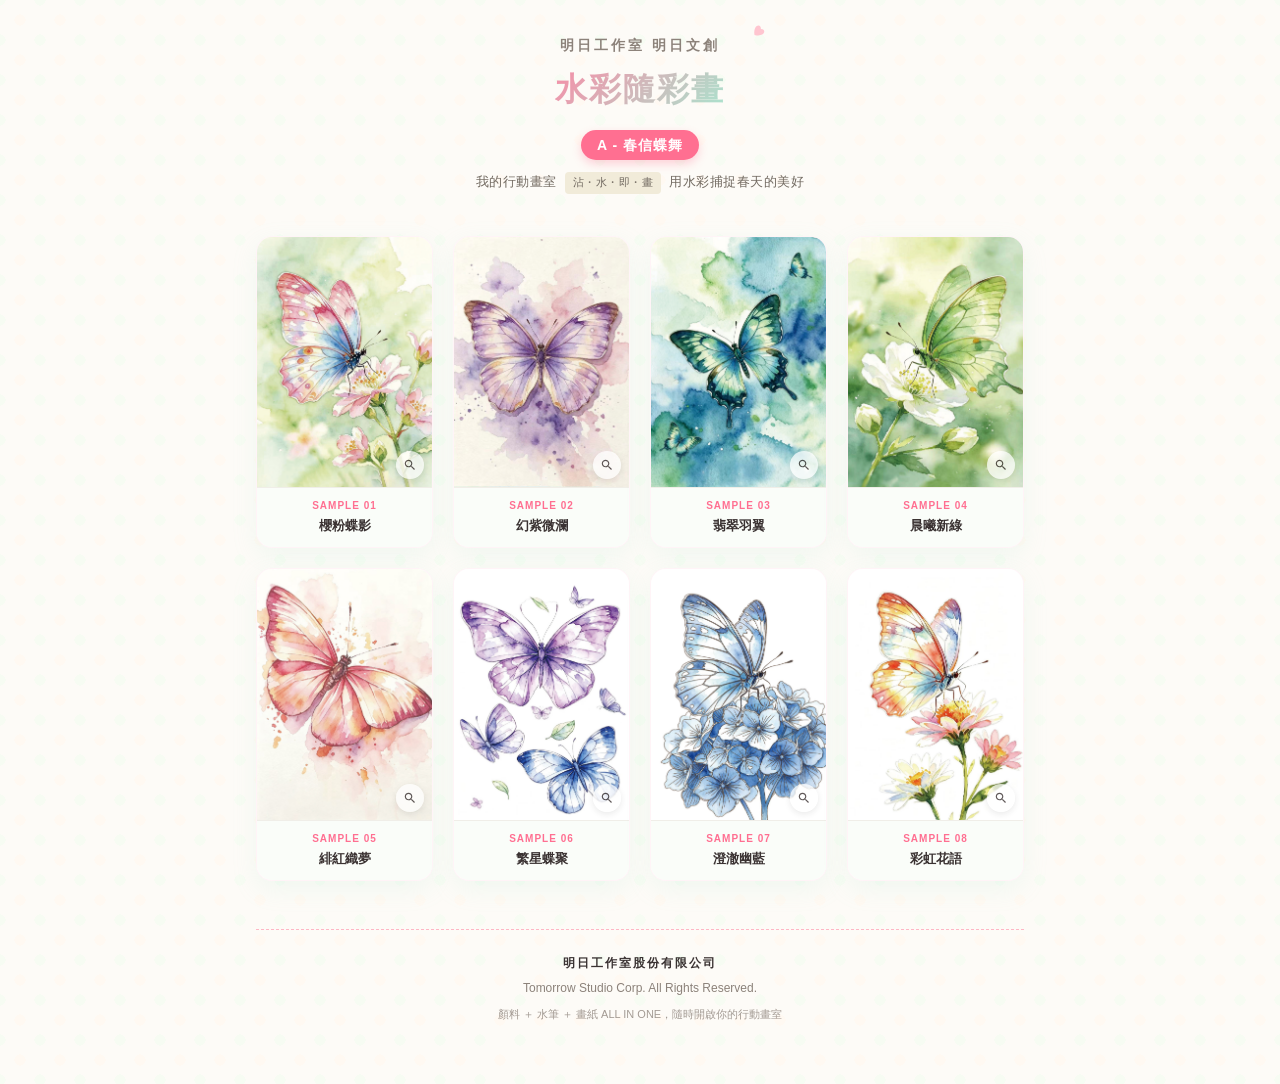
==== index.html @ 8f96e311 "建立春天" ====
<!DOCTYPE html>
<html lang="zh-TW">
<head>
    <meta charset="UTF-8">
    <meta name="viewport" content="width=device-width, initial-scale=1.0">
    <title>水彩隨彩畫 - A-春信蝶舞</title>
    <style>
        /* ==========================================
           1. 全域變數與重設 (Spring Color Palette)
           ========================================== */
        :root {
            --primary-pink: #ffb7c5;      /* 櫻花粉 */
            --primary-green: #a8e6cf;     /* 嫩芽綠 */
            --text-dark: #3a3232;         /* 溫暖深灰 */
            --bg-paper: #fdfbf7;          /* 水彩紙質感底色 */
            --bg-card: #ffffff;           /* 卡片純白 */
            --accent-pink: #ff6f91;       /* 亮粉色 */
            --transition-smooth: all 0.3s cubic-bezier(0.25, 0.8, 0.25, 1);
            --shadow-soft: 0 8px 24px rgba(168, 230, 207, 0.15);
            --shadow-hover: 0 12px 30px rgba(255, 183, 197, 0.3);
        }

        * {
            margin: 0;
            padding: 0;
            box-sizing: border-box;
            -webkit-tap-highlight-color: transparent;
        }

        body {
            font-family: -apple-system, BlinkMacSystemFont, "Segoe UI", "Microsoft JhengHei", sans-serif;
            background-color: var(--bg-paper);
            background-image: radial-gradient(#fff9f2 20%, transparent 20%), radial-gradient(#f7fcf3 20%, transparent 20%);
            background-size: 40px 40px;
            background-position: 0 0, 20px 20px;
            color: var(--text-dark);
            min-height: 100vh;
            line-height: 1.6;
            overflow-x: hidden;
            position: relative;
        }

        /* 櫻花飄落背景 Canvas */
        #cherry-blossom-canvas {
            position: fixed;
            top: 0;
            left: 0;
            width: 100%;
            height: 100%;
            z-index: 1;
            pointer-events: none;
        }

        .container {
            position: relative;
            z-index: 2;
            width: 100%;
            max-width: 800px;
            margin: 0 auto;
            padding: 24px 16px 60px 16px;
        }

        /* ==========================================
           2. 網頁頁首 (Header Section)
           ========================================== */
        header {
            text-align: center;
            margin-bottom: 32px;
            padding: 10px 0;
            animation: fadeInDown 0.8s ease-out;
        }

        .brand {
            font-size: 14px;
            letter-spacing: 3px;
            color: #8c827a;
            text-transform: uppercase;
            margin-bottom: 8px;
            font-weight: 600;
        }

        .title-wrapper {
            display: inline-block;
            position: relative;
            margin-bottom: 8px;
        }

        h1 {
            font-size: 32px;
            font-weight: 800;
            color: var(--text-dark);
            letter-spacing: 2px;
            background: linear-gradient(135deg, #f78da7 0%, #a8e6cf 100%);
            -webkit-background-clip: text;
            -webkit-text-fill-color: transparent;
            display: inline-block;
        }

        .subtitle-badge {
            background: linear-gradient(135deg, #ff6f dream, var(--accent-pink));
            background-color: #ff6f91;
            color: white;
            font-size: 14px;
            font-weight: bold;
            padding: 4px 16px;
            border-radius: 20px;
            display: inline-block;
            margin-top: 6px;
            box-shadow: 0 4px 10px rgba(255, 111, 145, 0.3);
            letter-spacing: 1px;
        }

        .slogan {
            font-size: 13px;
            color: #726a61;
            margin-top: 12px;
            font-weight: 400;
            letter-spacing: 0.5px;
        }

        .slogan span {
            display: inline-block;
            margin: 0 4px;
            background-color: #f1ebd9;
            padding: 2px 8px;
            border-radius: 4px;
            font-size: 11px;
        }

        /* ==========================================
           3. 圖片網格 (Gallery Grid)
           ========================================== */
        .gallery-grid {
            display: grid;
            grid-template-columns: repeat(2, 1fr); /* 行動端預設 2 列 */
            gap: 16px;
            animation: fadeInUp 0.8s ease-out 0.2s both;
        }

        @media (min-width: 600px) {
            .gallery-grid {
                grid-template-columns: repeat(3, 1fr); /* 平板 3 列 */
                gap: 20px;
            }
        }

        @media (min-width: 900px) {
            .gallery-grid {
                grid-template-columns: repeat(4, 1fr); /* 桌機 4 列 */
            }
        }

        .card {
            background-color: var(--bg-card);
            border-radius: 16px;
            overflow: hidden;
            box-shadow: var(--shadow-soft);
            transition: var(--transition-smooth);
            border: 1px solid rgba(255, 183, 197, 0.15);
            cursor: pointer;
            position: relative;
            display: flex;
            flex-direction: column;
        }

        .card:hover {
            transform: translateY(-6px);
            box-shadow: var(--shadow-hover);
            border-color: var(--primary-pink);
        }

        .image-container {
            width: 100%;
            aspect-ratio: 3 / 4.3; /* 符合原畫作縱橫比 */
            background-color: #eae6df;
            overflow: hidden;
            position: relative;
        }

        .image-container img {
            width: 100%;
            height: 100%;
            object-fit: cover;
            transition: var(--transition-smooth);
        }

        .card:hover .image-container img {
            transform: scale(1.05);
        }

        /* 點按放大提示浮標 */
        .zoom-hint {
            position: absolute;
            bottom: 8px;
            right: 8px;
            background-color: rgba(255, 255, 255, 0.9);
            width: 28px;
            height: 28px;
            border-radius: 50%;
            display: flex;
            align-items: center;
            justify-content: center;
            box-shadow: 0 2px 6px rgba(0,0,0,0.1);
            opacity: 0.8;
            transition: var(--transition-smooth);
        }

        .card:hover .zoom-hint {
            opacity: 1;
            background-color: var(--accent-pink);
            color: white;
        }

        .zoom-hint svg {
            width: 14px;
            height: 14px;
            fill: currentColor;
        }

        .card-info {
            padding: 10px 12px;
            text-align: center;
            background-color: #fafdf9;
            border-top: 1px solid #f0eee8;
        }

        .card-num {
            font-size: 10px;
            font-weight: 700;
            color: var(--accent-pink);
            letter-spacing: 1px;
            margin-bottom: 2px;
        }

        .card-title {
            font-size: 13px;
            font-weight: 700;
            color: var(--text-dark);
        }

        /* ==========================================
           4. 燈箱互動彈窗 (Lightbox Modal)
           ========================================== */
        .modal {
            position: fixed;
            top: 0;
            left: 0;
            width: 100%;
            height: 100%;
            background-color: rgba(58, 50, 50, 0.95); /* 深茶色半透明 */
            z-index: 1000;
            display: flex;
            align-items: center;
            justify-content: center;
            opacity: 0;
            pointer-events: none;
            transition: opacity 0.4s cubic-bezier(0.25, 0.8, 0.25, 1);
            padding: 16px;
        }

        .modal.active {
            opacity: 1;
            pointer-events: auto;
        }

        .modal-content {
            background-color: var(--bg-paper);
            width: 100%;
            max-width: 480px;
            border-radius: 24px;
            overflow: hidden;
            box-shadow: 0 20px 50px rgba(0,0,0,0.3);
            transform: scale(0.9);
            transition: transform 0.4s cubic-bezier(0.175, 0.885, 0.32, 1.275);
            position: relative;
        }

        .modal.active .modal-content {
            transform: scale(1);
        }

        .modal-close {
            position: absolute;
            top: 12px;
            right: 12px;
            width: 36px;
            height: 36px;
            border-radius: 50%;
            background-color: rgba(0, 0, 0, 0.5);
            color: white;
            border: none;
            display: flex;
            align-items: center;
            justify-content: center;
            cursor: pointer;
            z-index: 10;
            transition: var(--transition-smooth);
        }

        .modal-close:hover {
            background-color: var(--accent-pink);
            transform: rotate(90deg);
        }

        .modal-img-container {
            width: 100%;
            aspect-ratio: 3 / 4.3;
            background-color: #eee;
            overflow: hidden;
            position: relative;
        }

        .modal-img-container img {
            width: 100%;
            height: 100%;
            object-fit: cover;
        }

        .modal-body {
            padding: 20px;
            text-align: center;
        }

        .modal-title-num {
            font-size: 12px;
            font-weight: bold;
            color: var(--accent-pink);
            margin-bottom: 4px;
        }

        .modal-title-text {
            font-size: 20px;
            font-weight: 800;
            color: var(--text-dark);
            margin-bottom: 12px;
        }

        .modal-description {
            font-size: 13px;
            color: #666;
            background-color: #f3f6f1;
            padding: 12px 16px;
            border-radius: 12px;
            border-left: 4px solid var(--primary-green);
            text-align: left;
            margin-bottom: 15px;
        }

        .color-palette-guide {
            display: flex;
            justify-content: center;
            gap: 8px;
            margin-top: 10px;
        }

        .palette-dot {
            width: 20px;
            height: 20px;
            border-radius: 50%;
            border: 2px solid white;
            box-shadow: 0 2px 4px rgba(0,0,0,0.1);
        }

        /* ==========================================
           5. 網頁底首 (Footer Section)
           ========================================== */
        footer {
            text-align: center;
            margin-top: 48px;
            padding-top: 24px;
            border-top: 1px dashed var(--primary-pink);
            color: #8c827a;
            font-size: 12px;
        }

        .footer-logo {
            font-weight: bold;
            letter-spacing: 2px;
            margin-bottom: 6px;
            color: var(--text-dark);
        }

        /* ==========================================
           6. 關鍵格動畫 (Keyframe Animations)
           ========================================== */
        @keyframes fadeInDown {
            from {
                opacity: 0;
                transform: translateY(-20px);
            }
            to {
                opacity: 1;
                transform: translateY(0);
            }
        }

        @keyframes fadeInUp {
            from {
                opacity: 0;
                transform: translateY(20px);
            }
            to {
                opacity: 1;
                transform: translateY(0);
            }
        }
    </style>
</head>
<body>

    <!-- 櫻花飄落畫布 -->
    <canvas id="cherry-blossom-canvas"></canvas>

    <div class="container">
        <!-- 頁首區塊 -->
        <header>
            <div class="brand">明日工作室 明日文創</div>
            <div class="title-wrapper">
                <h1>水彩隨彩畫</h1>
            </div>
            <div>
                <span class="subtitle-badge">A - 春信蝶舞</span>
            </div>
            <div class="slogan">
                我的行動畫室 <span>沾・水・即・畫</span> 用水彩捕捉春天的美好
            </div>
        </header>

        <!-- 畫作展示網格 (八張縮圖) -->
        <main class="gallery-grid">
            <!-- 卡片 1 -->
            <div class="card" onclick="openModal(0)">
                <div class="image-container">
                    <img src="1.jpg" alt="01 櫻粉蝶影" onerror="this.src='https://images.unsplash.com/photo-1544816155-12df9643f363?w=400&auto=format&fit=crop&q=60'">
                    <div class="zoom-hint">
                        <svg viewBox="0 0 24 24"><path d="M15.5 14h-.79l-.28-.27C15.41 12.59 16 11.11 16 9.5 16 5.91 13.09 3 9.5 3S3 5.91 3 9.5 5.91 16 9.5 16c1.61 0 3.09-.59 4.23-1.57l.27.28v.79l5 4.99L20.49 19l-4.99-5zm-6 0C7.01 14 5 11.99 5 9.5S7.01 5 9.5 5 14 7.01 14 9.5 11.99 14 9.5 14z"/></svg>
                    </div>
                </div>
                <div class="card-info">
                    <div class="card-num">SAMPLE 01</div>
                    <div class="card-title">櫻粉蝶影</div>
                </div>
            </div>

            <!-- 卡片 2 -->
            <div class="card" onclick="openModal(1)">
                <div class="image-container">
                    <img src="2.jpg" alt="02 幻紫微瀾" onerror="this.src='https://images.unsplash.com/photo-1579783902614-a3fb3927b6a5?w=400&auto=format&fit=crop&q=60'">
                    <div class="zoom-hint">
                        <svg viewBox="0 0 24 24"><path d="M15.5 14h-.79l-.28-.27C15.41 12.59 16 11.11 16 9.5 16 5.91 13.09 3 9.5 3S3 5.91 3 9.5 5.91 16 9.5 16c1.61 0 3.09-.59 4.23-1.57l.27.28v.79l5 4.99L20.49 19l-4.99-5zm-6 0C7.01 14 5 11.99 5 9.5S7.01 5 9.5 5 14 7.01 14 9.5 11.99 14 9.5 14z"/></svg>
                    </div>
                </div>
                <div class="card-info">
                    <div class="card-num">SAMPLE 02</div>
                    <div class="card-title">幻紫微瀾</div>
                </div>
            </div>

            <!-- 卡片 3 -->
            <div class="card" onclick="openModal(2)">
                <div class="image-container">
                    <img src="3.jpg" alt="03 翡翠羽翼" onerror="this.src='https://images.unsplash.com/photo-1579783928621-7a13d66a62d1?w=400&auto=format&fit=crop&q=60'">
                    <div class="zoom-hint">
                        <svg viewBox="0 0 24 24"><path d="M15.5 14h-.79l-.28-.27C15.41 12.59 16 11.11 16 9.5 16 5.91 13.09 3 9.5 3S3 5.91 3 9.5 5.91 16 9.5 16c1.61 0 3.09-.59 4.23-1.57l.27.28v.79l5 4.99L20.49 19l-4.99-5zm-6 0C7.01 14 5 11.99 5 9.5S7.01 5 9.5 5 14 7.01 14 9.5 11.99 14 9.5 14z"/></svg>
                    </div>
                </div>
                <div class="card-info">
                    <div class="card-num">SAMPLE 03</div>
                    <div class="card-title">翡翠羽翼</div>
                </div>
            </div>

            <!-- 卡片 4 -->
            <div class="card" onclick="openModal(3)">
                <div class="image-container">
                    <img src="4.jpg" alt="04 晨曦新綠" onerror="this.src='https://images.unsplash.com/photo-1580136579312-94651dfd596d?w=400&auto=format&fit=crop&q=60'">
                    <div class="zoom-hint">
                        <svg viewBox="0 0 24 24"><path d="M15.5 14h-.79l-.28-.27C15.41 12.59 16 11.11 16 9.5 16 5.91 13.09 3 9.5 3S3 5.91 3 9.5 5.91 16 9.5 16c1.61 0 3.09-.59 4.23-1.57l.27.28v.79l5 4.99L20.49 19l-4.99-5zm-6 0C7.01 14 5 11.99 5 9.5S7.01 5 9.5 5 14 7.01 14 9.5 11.99 14 9.5 14z"/></svg>
                    </div>
                </div>
                <div class="card-info">
                    <div class="card-num">SAMPLE 04</div>
                    <div class="card-title">晨曦新綠</div>
                </div>
            </div>

            <!-- 卡片 5 -->
            <div class="card" onclick="openModal(4)">
                <div class="image-container">
                    <img src="5.jpg" alt="05 緋紅織夢" onerror="this.src='https://images.unsplash.com/photo-1541701494587-cb58502866ab?w=400&auto=format&fit=crop&q=60'">
                    <div class="zoom-hint">
                        <svg viewBox="0 0 24 24"><path d="M15.5 14h-.79l-.28-.27C15.41 12.59 16 11.11 16 9.5 16 5.91 13.09 3 9.5 3S3 5.91 3 9.5 5.91 16 9.5 16c1.61 0 3.09-.59 4.23-1.57l.27.28v.79l5 4.99L20.49 19l-4.99-5zm-6 0C7.01 14 5 11.99 5 9.5S7.01 5 9.5 5 14 7.01 14 9.5 11.99 14 9.5 14z"/></svg>
                    </div>
                </div>
                <div class="card-info">
                    <div class="card-num">SAMPLE 05</div>
                    <div class="card-title">緋紅織夢</div>
                </div>
            </div>

            <!-- 卡片 6 -->
            <div class="card" onclick="openModal(5)">
                <div class="image-container">
                    <img src="6.jpg" alt="06 繁星蝶聚" onerror="this.src='https://images.unsplash.com/photo-1501472312651-726afd116ff1?w=400&auto=format&fit=crop&q=60'">
                    <div class="zoom-hint">
                        <svg viewBox="0 0 24 24"><path d="M15.5 14h-.79l-.28-.27C15.41 12.59 16 11.11 16 9.5 16 5.91 13.09 3 9.5 3S3 5.91 3 9.5 5.91 16 9.5 16c1.61 0 3.09-.59 4.23-1.57l.27.28v.79l5 4.99L20.49 19l-4.99-5zm-6 0C7.01 14 5 11.99 5 9.5S7.01 5 9.5 5 14 7.01 14 9.5 11.99 14 9.5 14z"/></svg>
                    </div>
                </div>
                <div class="card-info">
                    <div class="card-num">SAMPLE 06</div>
                    <div class="card-title">繁星蝶聚</div>
                </div>
            </div>

            <!-- 卡片 7 -->
            <div class="card" onclick="openModal(6)">
                <div class="image-container">
                    <img src="7.jpg" alt="07 澄澈幽藍" onerror="this.src='https://images.unsplash.com/photo-1518531933037-91b2f5f229cc?w=400&auto=format&fit=crop&q=60'">
                    <div class="zoom-hint">
                        <svg viewBox="0 0 24 24"><path d="M15.5 14h-.79l-.28-.27C15.41 12.59 16 11.11 16 9.5 16 5.91 13.09 3 9.5 3S3 5.91 3 9.5 5.91 16 9.5 16c1.61 0 3.09-.59 4.23-1.57l.27.28v.79l5 4.99L20.49 19l-4.99-5zm-6 0C7.01 14 5 11.99 5 9.5S7.01 5 9.5 5 14 7.01 14 9.5 11.99 14 9.5 14z"/></svg>
                    </div>
                </div>
                <div class="card-info">
                    <div class="card-num">SAMPLE 07</div>
                    <div class="card-title">澄澈幽藍</div>
                </div>
            </div>

            <!-- 卡片 8 -->
            <div class="card" onclick="openModal(7)">
                <div class="image-container">
                    <img src="8.jpg" alt="08 彩虹花語" onerror="this.src='https://images.unsplash.com/photo-1490750967868-88aa4486c944?w=400&auto=format&fit=crop&q=60'">
                    <div class="zoom-hint">
                        <svg viewBox="0 0 24 24"><path d="M15.5 14h-.79l-.28-.27C15.41 12.59 16 11.11 16 9.5 16 5.91 13.09 3 9.5 3S3 5.91 3 9.5 5.91 16 9.5 16c1.61 0 3.09-.59 4.23-1.57l.27.28v.79l5 4.99L20.49 19l-4.99-5zm-6 0C7.01 14 5 11.99 5 9.5S7.01 5 9.5 5 14 7.01 14 9.5 11.99 14 9.5 14z"/></svg>
                    </div>
                </div>
                <div class="card-info">
                    <div class="card-num">SAMPLE 08</div>
                    <div class="card-title">彩虹花語</div>
                </div>
            </div>
        </main>

        <!-- 網頁頁尾 -->
        <footer>
            <div class="footer-logo">明日工作室股份有限公司</div>
            <p>Tomorrow Studio Corp. All Rights Reserved.</p>
            <p style="margin-top: 8px; font-size: 11px; opacity: 0.8;">顏料 ＋ 水筆 ＋ 畫紙 ALL IN ONE，隨時開啟你的行動畫室</p>
        </footer>
    </div>

    <!-- 燈箱彈窗 -->
    <div id="image-modal" class="modal" onclick="closeModal(event)">
        <div class="modal-content" onclick="event.stopPropagation()">
            <button class="modal-close" onclick="closeModal(event)">✕</button>
            <div class="modal-img-container">
                <img id="modal-img" src="" alt="大圖">
            </div>
            <div class="modal-body">
                <div id="modal-title-num" class="modal-title-num"></div>
                <div id="modal-title-text" class="modal-title-text"></div>
                <div id="modal-desc" class="modal-description"></div>
                <div style="font-size: 11px; color: #888; font-weight: bold; margin-bottom: 4px;">推薦配色參考色調</div>
                <div id="modal-palette" class="color-palette-guide"></div>
            </div>
        </div>
    </div>

    <!-- ==========================================
       7. 互動 JavaScript 程式碼
       ========================================== */ -->
    <script>
        // 1. 八張畫作的詳細詮釋與配色指引
        const paintingsData = [
            {
                num: "SAMPLE 01",
                title: "櫻粉蝶影",
                image: "1.jpg",
                fallback: "https://images.unsplash.com/photo-1544816155-12df9643f363?w=800",
                desc: "一隻斑斕的花蝶在春日綻放的櫻花枝頭駐足。建議使用柔和的淺粉色、玫紅色暈染花瓣，蝴蝶翅膀則可點綴天藍與明黃，背景以溫潤的草綠淡彩烘托，盡顯春意盎然的生機盎然。",
                colors: ["#ffb7c5", "#f78da7", "#7bc0f5", "#fdf1a9", "#cbf3db"]
            },
            {
                num: "SAMPLE 02",
                title: "幻紫微瀾",
                image: "2.jpg",
                fallback: "https://images.unsplash.com/photo-1579783902614-a3fb3927b6a5?w=800",
                desc: "對稱優美的紫斑蝶在夢幻般的色彩微瀾中翩翩起舞。著色時推薦使用層次分明的丁香紫、薰衣草紫與胭脂紅進行漸變，背景可採用隨意的粉紫潑灑水分渲染，營造神祕悠遠的空靈夢境。",
                colors: ["#d2bbf4", "#9b72cf", "#f48cba", "#fde5ec", "#8f5799"]
            },
            {
                num: "SAMPLE 03",
                title: "翡翠羽翼",
                image: "3.jpg",
                fallback: "https://images.unsplash.com/photo-1579783928621-7a13d66a62d1?w=800",
                desc: "深邃的墨綠與湖藍色調編織出春雨過後林間的幽靜。主體蝴蝶採用濃郁的孔雀綠與土耳其藍，配合淡綠的水色在大面積背景中暈染，營造出在翠綠森林中飛舞的靜謐力量感。",
                colors: ["#00a896", "#028090", "#f0f3f4", "#9fffcb", "#05668d"]
            },
            {
                num: "SAMPLE 04",
                title: "晨曦新綠",
                image: "4.jpg",
                fallback: "https://images.unsplash.com/photo-1580136579312-94651dfd596d?w=800",
                desc: "嫩綠的蝶影憩息於純白色的野薔薇之上。運用通透的檸檬黃與嫩草綠交織於蝴蝶翅膀，花朵可微留白，僅在邊緣與花蕊處施以淡黃與灰綠。整體色彩乾淨、清新，充滿晨曦活力。",
                colors: ["#a8e6cf", "#dcedc1", "#ffd3b6", "#ffffff", "#88d49e"]
            },
            {
                num: "SAMPLE 05",
                title: "緋紅織夢",
                image: "5.jpg",
                fallback: "https://images.unsplash.com/photo-1541701494587-cb58502866ab?w=800",
                desc: "熱情洋溢的珊瑚橘與緋紅交織出一幅溫暖的春夢。蝴蝶雙翼採用大膽的橙紅色向邊緣漸變至深胭脂紅，周圍潑灑亮黃與朱紅水珠，賦予畫面強烈的水彩張力與溫暖情調。",
                colors: ["#ff8b94", "#ffaaa6", "#ffd3b6", "#e23e57", "#ffbfa3"]
            },
            {
                num: "SAMPLE 06",
                title: "繁星蝶聚",
                image: "6.jpg",
                fallback: "https://images.unsplash.com/photo-1501472312651-726afd116ff1?w=800",
                desc: "多隻大小不一的精緻蝴蝶在純潔的空中交織飛舞。這是自由發揮配色的最佳舞台！可以為每一隻蝴蝶賦予不同的生命色彩，建議搭配淡紫、天藍與檸檬綠，創造斑斕多彩的星河。",
                colors: ["#c5a3ff", "#a3c2ff", "#b4ffd4", "#f7ffb4", "#fcc6ff"]
            },
            {
                num: "SAMPLE 07",
                title: "澄澈幽藍",
                image: "7.jpg",
                fallback: "https://images.unsplash.com/photo-1518531933037-91b2f5f229cc?w=800",
                desc: "一隻高貴的淺藍斑蝶正悄然憩息在藍紫色的繡球花球之上。推薦以普魯士藍、群青與薰衣草紫疊加，花瓣處注意乾濕畫法的結合，留出花邊的通透感，是一幅極致典雅的藍色調佳作。",
                colors: ["#4a90e2", "#5c6bc0", "#b39ddb", "#e0f2f1", "#0d47a1"]
            },
            {
                num: "SAMPLE 08",
                title: "彩虹花語",
                image: "8.jpg",
                fallback: "https://images.unsplash.com/photo-1490750967868-88aa4486c944?w=800",
                desc: "在色彩繽紛的小雛菊上，落下一隻擁有霓虹彩虹般雙翼的耀眼蝴蝶。這幅畫揉合了橙黃、洋紅、青藍等多種純度極高的對比色，著色時盡情發揮水分，讓彩虹在紙面上自然交融流淌。",
                colors: ["#ff9e2c", "#ff4e50", "#f9d423", "#4facfe", "#00f2fe"]
            }
        ];

        const modal = document.getElementById("image-modal");
        const modalImg = document.getElementById("modal-img");
        const modalTitleNum = document.getElementById("modal-title-num");
        const modalTitleText = document.getElementById("modal-title-text");
        const modalDesc = document.getElementById("modal-desc");
        const modalPalette = document.getElementById("modal-palette");

        // 2. 開啟燈箱彈窗函數
        function openModal(index) {
            const data = paintingsData[index];

            // 優先加載本地 JPG 圖檔，若無則降級使用精美水彩替代圖
            modalImg.src = data.image;
            modalImg.onerror = function() {
                this.src = data.fallback;
            };

            modalTitleNum.textContent = data.num;
            modalTitleText.textContent = data.title;
            modalDesc.textContent = data.desc;

            // 生成配色參考色塊
            modalPalette.innerHTML = "";
            data.colors.forEach(color => {
                const dot = document.createElement("div");
                dot.className = "palette-dot";
                dot.style.backgroundColor = color;
                dot.title = color;
                modalPalette.appendChild(dot);
            });

            modal.classList.add("active");
            document.body.style.overflow = "hidden"; // 防止底層滾動
        }

        // 3. 關閉燈箱彈窗函數
        function closeModal(event) {
            modal.classList.remove("active");
            document.body.style.overflow = ""; // 恢復滾動
        }

        // 4. 春天櫻花飄落（Cherry Blossom Falling Effect）Canvas 粒子系統
        const canvas = document.getElementById("cherry-blossom-canvas");
        const ctx = canvas.getContext("2d");

        let width = canvas.width = window.innerWidth;
        let height = canvas.height = window.innerHeight;

        window.addEventListener("resize", () => {
            width = canvas.width = window.innerWidth;
            height = canvas.height = window.innerHeight;
        });

        class Petal {
            constructor() {
                this.x = Math.random() * width;
                this.y = Math.random() * -height;
                this.size = Math.random() * 8 + 6;
                this.speedY = Math.random() * 1.5 + 0.8;
                this.speedX = Math.random() * 1 - 0.5;
                this.opacity = Math.random() * 0.6 + 0.3;
                this.angle = Math.random() * 360;
                this.spin = Math.random() * 2 - 1;
            }

            update() {
                this.y += this.speedY;
                this.x += this.speedX + Math.sin(this.y / 30) * 0.5; // 隨微風擺動
                this.angle += this.spin;

                // 若飄出螢幕外則重置
                if (this.y > height + 10 || this.x < -10 || this.x > width + 10) {
                    this.y = Math.random() * -20;
                    this.x = Math.random() * width;
                }
            }

            draw() {
                ctx.save();
                ctx.translate(this.x, this.y);
                ctx.rotate(this.angle * Math.PI / 180);
                ctx.beginPath();
                // 畫出一片櫻花瓣的精美形狀
                ctx.moveTo(0, 0);
                ctx.bezierCurveTo(-this.size/2, -this.size/2, -this.size, this.size/3, 0, this.size);
                ctx.bezierCurveTo(this.size, this.size/3, this.size/2, -this.size/2, 0, 0);
                ctx.fillStyle = `rgba(255, 183, 197, ${this.opacity})`; // 櫻花粉色
                ctx.fill();
                ctx.restore();
            }
        }

        const petals = Array.from({ length: 25 }, () => new Petal());

        function animate() {
            ctx.clearRect(0, 0, width, height);
            petals.forEach(petal => {
                petal.update();
                petal.draw();
            });
            requestAnimationFrame(animate);
        }

        animate();
    </script>
</body>
</html>
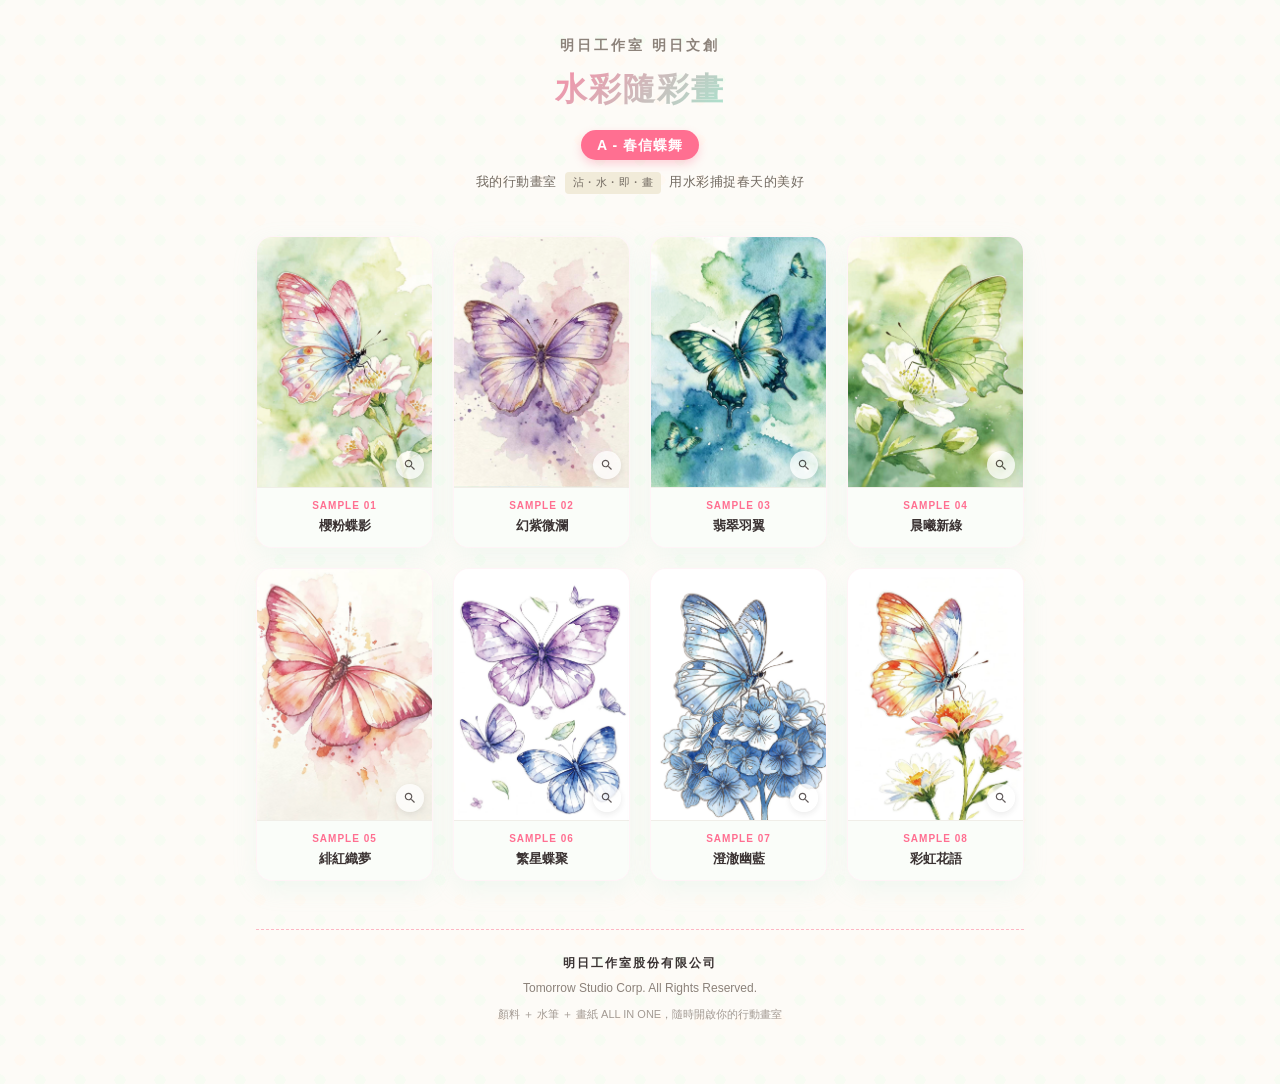
==== commit 66298ec5: "Comment out descriptions for samples in index.html Commented out the description fields for SAMPLE 0" ====
--- a/index.html
+++ b/index.html
@@ -577,7 +577,7 @@
                 title: "櫻粉蝶影",
                 image: "1.jpg",
                 fallback: "https://images.unsplash.com/photo-1544816155-12df9643f363?w=800",
-                desc: "一隻斑斕的花蝶在春日綻放的櫻花枝頭駐足。建議使用柔和的淺粉色、玫紅色暈染花瓣，蝴蝶翅膀則可點綴天藍與明黃，背景以溫潤的草綠淡彩烘托，盡顯春意盎然的生機盎然。",
+                //desc: "一隻斑斕的花蝶在春日綻放的櫻花枝頭駐足。建議使用柔和的淺粉色、玫紅色暈染花瓣，蝴蝶翅膀則可點綴天藍與明黃，背景以溫潤的草綠淡彩烘托，盡顯春意盎然的生機盎然。",
                 colors: ["#ffb7c5", "#f78da7", "#7bc0f5", "#fdf1a9", "#cbf3db"]
             },
             {
@@ -585,7 +585,7 @@
                 title: "幻紫微瀾",
                 image: "2.jpg",
                 fallback: "https://images.unsplash.com/photo-1579783902614-a3fb3927b6a5?w=800",
-                desc: "對稱優美的紫斑蝶在夢幻般的色彩微瀾中翩翩起舞。著色時推薦使用層次分明的丁香紫、薰衣草紫與胭脂紅進行漸變，背景可採用隨意的粉紫潑灑水分渲染，營造神祕悠遠的空靈夢境。",
+                //desc: "對稱優美的紫斑蝶在夢幻般的色彩微瀾中翩翩起舞。著色時推薦使用層次分明的丁香紫、薰衣草紫與胭脂紅進行漸變，背景可採用隨意的粉紫潑灑水分渲染，營造神祕悠遠的空靈夢境。",
                 colors: ["#d2bbf4", "#9b72cf", "#f48cba", "#fde5ec", "#8f5799"]
             },
             {
@@ -744,4 +744,4 @@
         animate();
     </script>
 </body>
-</html>+</html>
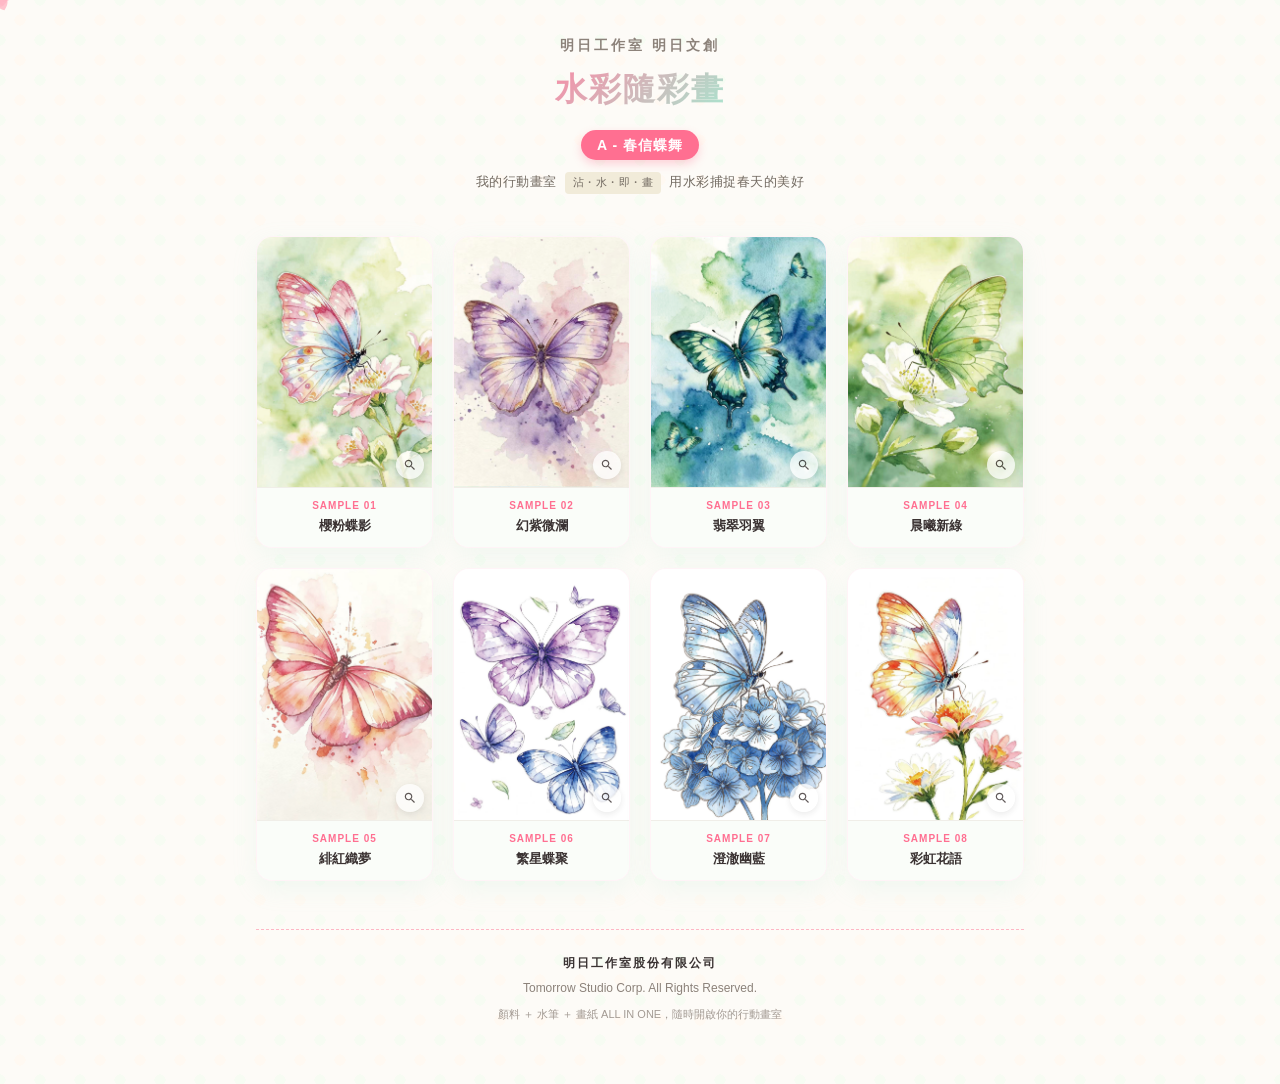
==== commit 030f5890: "Uncomment description fields in index.html" ====
--- a/index.html
+++ b/index.html
@@ -559,7 +559,7 @@
             <div class="modal-body">
                 <div id="modal-title-num" class="modal-title-num"></div>
                 <div id="modal-title-text" class="modal-title-text"></div>
-                <div id="modal-desc" class="modal-description"></div>
+                <!--<div id="modal-desc" class="modal-description"></div> -->
                 <div style="font-size: 11px; color: #888; font-weight: bold; margin-bottom: 4px;">推薦配色參考色調</div>
                 <div id="modal-palette" class="color-palette-guide"></div>
             </div>
@@ -577,7 +577,7 @@
                 title: "櫻粉蝶影",
                 image: "1.jpg",
                 fallback: "https://images.unsplash.com/photo-1544816155-12df9643f363?w=800",
-                //desc: "一隻斑斕的花蝶在春日綻放的櫻花枝頭駐足。建議使用柔和的淺粉色、玫紅色暈染花瓣，蝴蝶翅膀則可點綴天藍與明黃，背景以溫潤的草綠淡彩烘托，盡顯春意盎然的生機盎然。",
+                desc: "一隻斑斕的花蝶在春日綻放的櫻花枝頭駐足。建議使用柔和的淺粉色、玫紅色暈染花瓣，蝴蝶翅膀則可點綴天藍與明黃，背景以溫潤的草綠淡彩烘托，盡顯春意盎然的生機盎然。",
                 colors: ["#ffb7c5", "#f78da7", "#7bc0f5", "#fdf1a9", "#cbf3db"]
             },
             {
@@ -585,7 +585,7 @@
                 title: "幻紫微瀾",
                 image: "2.jpg",
                 fallback: "https://images.unsplash.com/photo-1579783902614-a3fb3927b6a5?w=800",
-                //desc: "對稱優美的紫斑蝶在夢幻般的色彩微瀾中翩翩起舞。著色時推薦使用層次分明的丁香紫、薰衣草紫與胭脂紅進行漸變，背景可採用隨意的粉紫潑灑水分渲染，營造神祕悠遠的空靈夢境。",
+                desc: "對稱優美的紫斑蝶在夢幻般的色彩微瀾中翩翩起舞。著色時推薦使用層次分明的丁香紫、薰衣草紫與胭脂紅進行漸變，背景可採用隨意的粉紫潑灑水分渲染，營造神祕悠遠的空靈夢境。",
                 colors: ["#d2bbf4", "#9b72cf", "#f48cba", "#fde5ec", "#8f5799"]
             },
             {
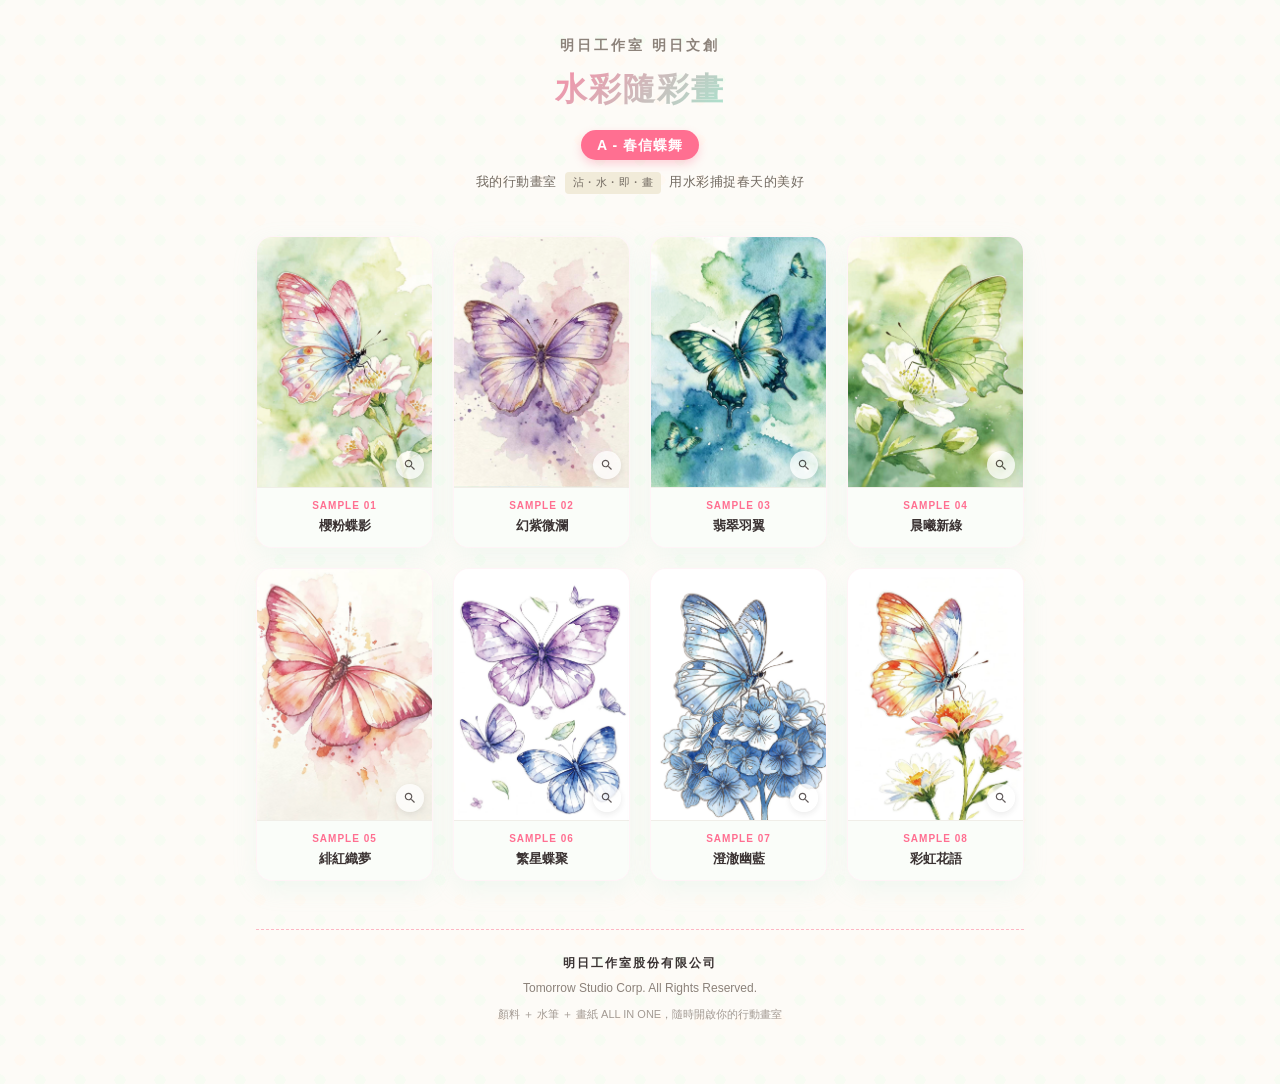
==== commit 63c2c1f4: "Restore modal description div in index.html Uncommented the modal description div in the HTML." ====
--- a/index.html
+++ b/index.html
@@ -559,7 +559,7 @@
             <div class="modal-body">
                 <div id="modal-title-num" class="modal-title-num"></div>
                 <div id="modal-title-text" class="modal-title-text"></div>
-                <!--<div id="modal-desc" class="modal-description"></div> -->
+                <div id="modal-desc" class="modal-description"></div> 
                 <div style="font-size: 11px; color: #888; font-weight: bold; margin-bottom: 4px;">推薦配色參考色調</div>
                 <div id="modal-palette" class="color-palette-guide"></div>
             </div>
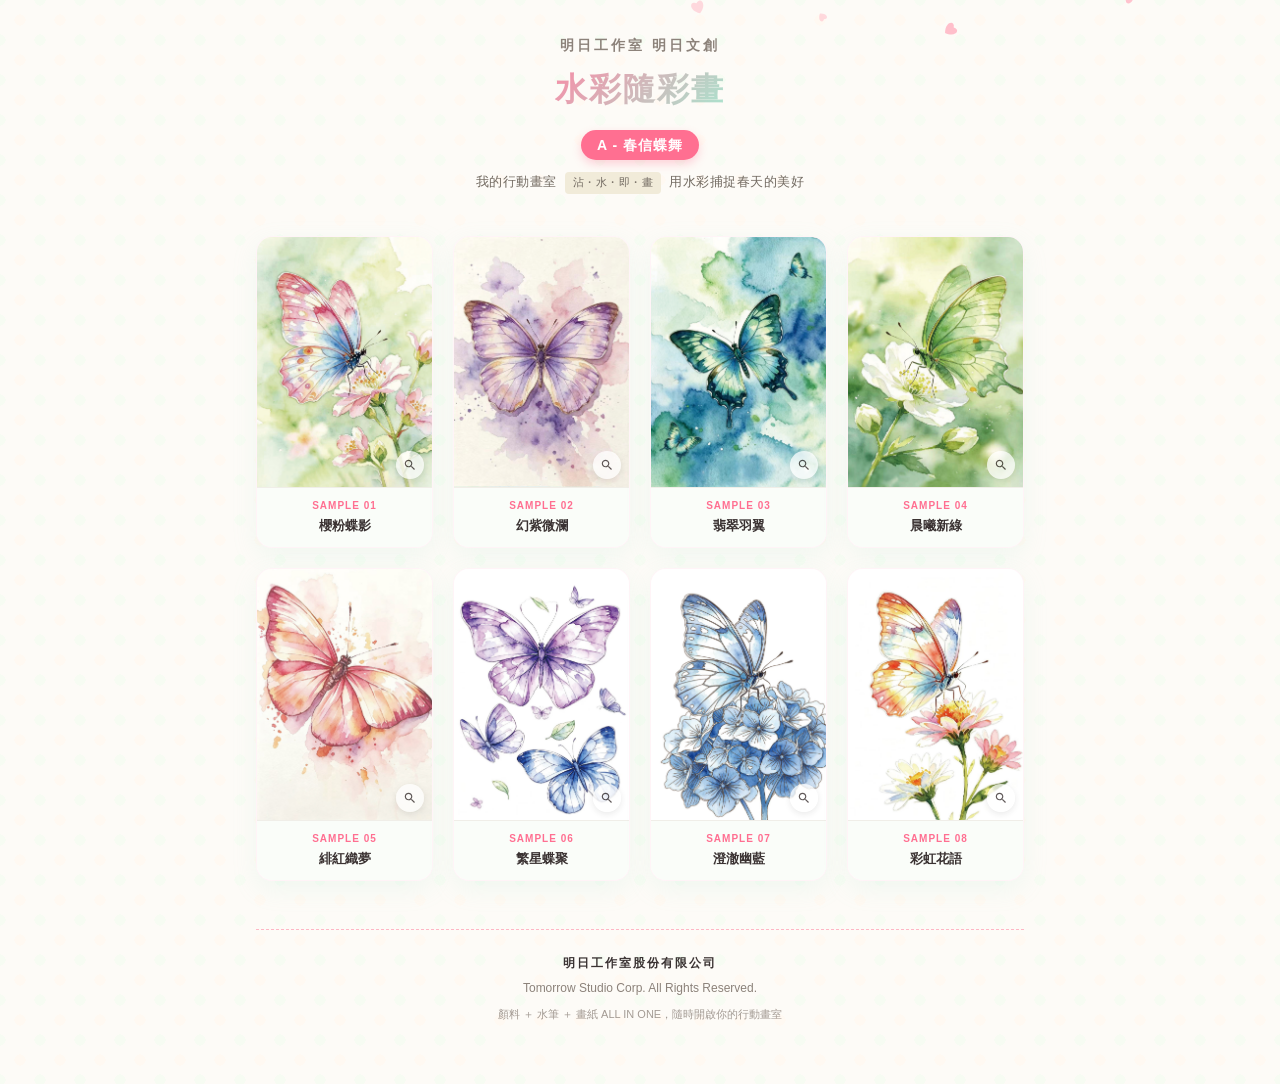
==== commit be742001: "Refactor modal layout and styles Updated modal styles and removed description div from modal." ====
--- a/index.html
+++ b/index.html
@@ -263,16 +263,18 @@
             pointer-events: auto;
         }
 
+        /* 限制整個彈窗不超過螢幕的 90% */
         .modal-content {
             background-color: var(--bg-paper);
             width: 100%;
-            max-width: 480px;
-            border-radius: 24px;
+            max-width: 420px;
+            margin: auto;
+            border-radius: 20px;
             overflow: hidden;
-            box-shadow: 0 20px 50px rgba(0,0,0,0.3);
-            transform: scale(0.9);
-            transition: transform 0.4s cubic-bezier(0.175, 0.885, 0.32, 1.275);
-            position: relative;
+            box-shadow: 0 15px 40px rgba(0,0,0,0.4);
+            display: flex;
+            flex-direction: column;
+            max-height: 90vh; /* 防溢出核心 */
         }
 
         .modal.active .modal-content {
@@ -302,18 +304,26 @@
             transform: rotate(90deg);
         }
 
+        /* 限制大圖容器與大圖最高不超過視窗高度的 55%，並自動等比縮放 */
         .modal-img-container {
             width: 100%;
-            aspect-ratio: 3 / 4.3;
-            background-color: #eee;
+            background-color: #f3f0ea;
+            display: flex;
+            align-items: center;
+            justify-content: center;
             overflow: hidden;
-            position: relative;
+            flex: 1;
+            min-height: 180px;
+            max-height: 55vh; /* 防溢出核心 */
         }
 
         .modal-img-container img {
-            width: 100%;
-            height: 100%;
-            object-fit: cover;
+            max-width: 100%;
+            max-height: 55vh; /* 限制大圖最高高度 */
+            width: auto;
+            height: auto;
+            object-fit: contain; /* 完美適應，絕不變形或裁切 */
+            display: block;
         }
 
         .modal-body {
@@ -549,7 +559,7 @@
         </footer>
     </div>
 
-    <!-- 燈箱彈窗 -->
+    <!-- 燈箱彈窗：全面移除描述 div (index.html 第 298 行) -->
     <div id="image-modal" class="modal" onclick="closeModal(event)">
         <div class="modal-content" onclick="event.stopPropagation()">
             <button class="modal-close" onclick="closeModal(event)">✕</button>
@@ -559,8 +569,7 @@
             <div class="modal-body">
                 <div id="modal-title-num" class="modal-title-num"></div>
                 <div id="modal-title-text" class="modal-title-text"></div>
-                <div id="modal-desc" class="modal-description"></div> 
-                <div style="font-size: 11px; color: #888; font-weight: bold; margin-bottom: 4px;">推薦配色參考色調</div>
+                <div class="color-palette-label">推薦配色參考色調</div>
                 <div id="modal-palette" class="color-palette-guide"></div>
             </div>
         </div>
@@ -648,17 +657,17 @@
         // 2. 開啟燈箱彈窗函數
         function openModal(index) {
             const data = paintingsData[index];
-
+            
             // 優先加載本地 JPG 圖檔，若無則降級使用精美水彩替代圖
             modalImg.src = data.image;
             modalImg.onerror = function() {
                 this.src = data.fallback;
             };
-
+            
             modalTitleNum.textContent = data.num;
             modalTitleText.textContent = data.title;
             modalDesc.textContent = data.desc;
-
+            
             // 生成配色參考色塊
             modalPalette.innerHTML = "";
             data.colors.forEach(color => {
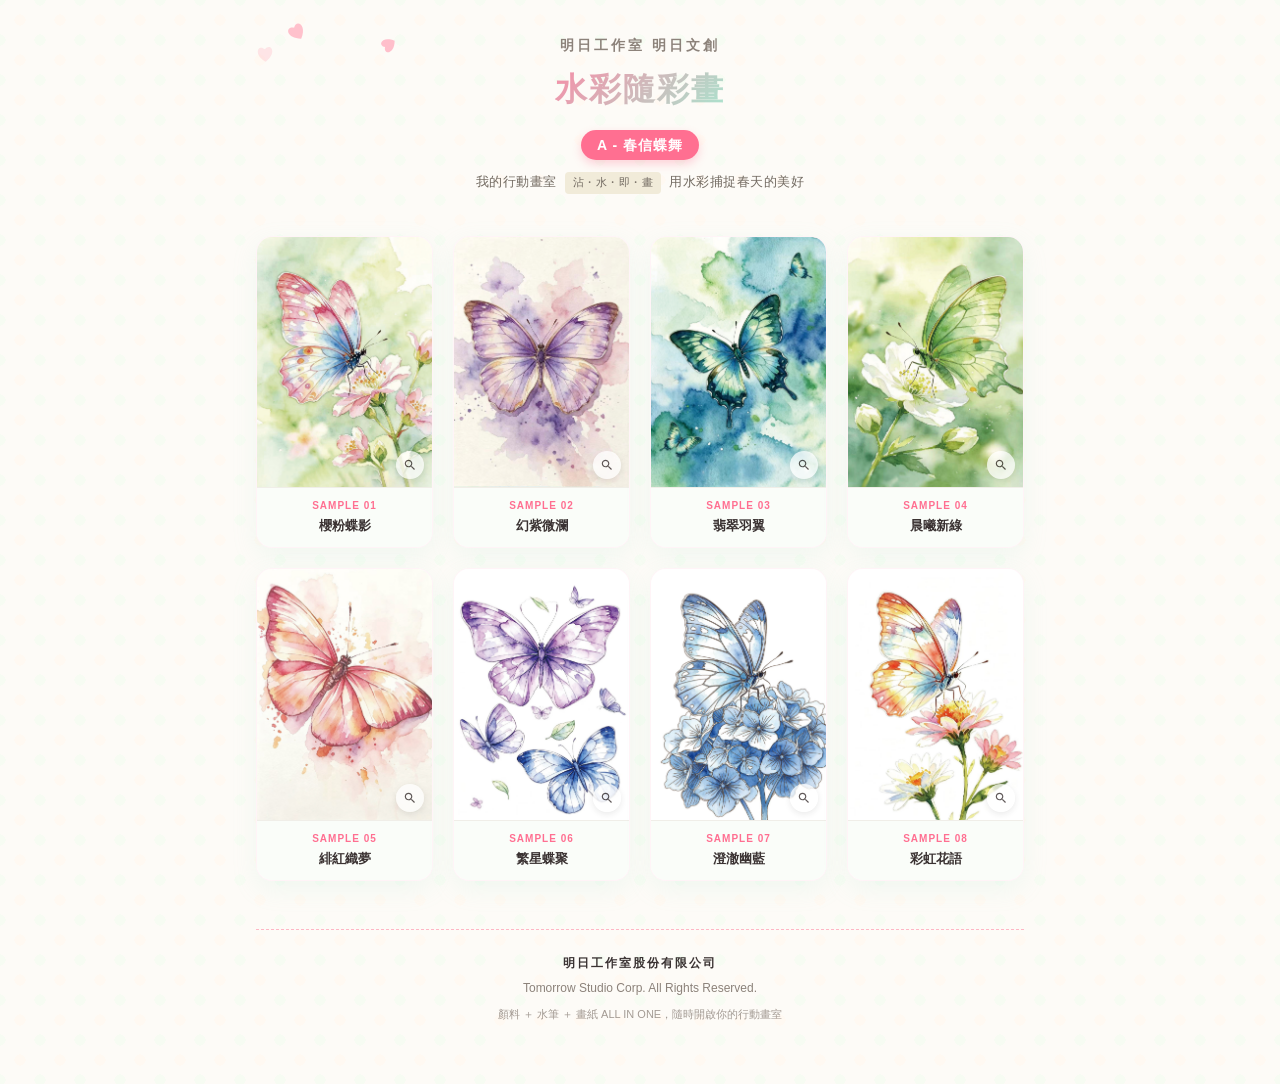
==== commit e12aa01c: "Refactor modal styles and simplify data structure Updated modal styles and removed description field" ====
--- a/index.html
+++ b/index.html
@@ -97,7 +97,7 @@
         }
 
         .subtitle-badge {
-            background: linear-gradient(135deg, #ff6f dream, var(--accent-pink));
+            background: linear-gradient(135deg, #ff6f91, var(--accent-pink));
             background-color: #ff6f91;
             color: white;
             font-size: 14px;
@@ -239,7 +239,7 @@
         }
 
         /* ==========================================
-           4. 燈箱互動彈窗 (Lightbox Modal)
+           4. 燈箱互動彈窗 (Lightbox Modal - RWD 精密強化版)
            ========================================== */
         .modal {
             position: fixed;
@@ -247,15 +247,16 @@
             left: 0;
             width: 100%;
             height: 100%;
-            background-color: rgba(58, 50, 50, 0.95); /* 深茶色半透明 */
+            background-color: rgba(30, 25, 25, 0.95); /* 深色霧面背景，更能襯托水彩光澤 */
             z-index: 1000;
             display: flex;
             align-items: center;
             justify-content: center;
             opacity: 0;
             pointer-events: none;
-            transition: opacity 0.4s cubic-bezier(0.25, 0.8, 0.25, 1);
-            padding: 16px;
+            transition: opacity 0.3s ease;
+            padding: 12px;
+            overflow-y: auto; /* 當手機為橫屏等低高度螢幕時，允許滑動整個彈窗 */
         }
 
         .modal.active {
@@ -263,18 +264,20 @@
             pointer-events: auto;
         }
 
-        /* 限制整個彈窗不超過螢幕的 90% */
         .modal-content {
             background-color: var(--bg-paper);
             width: 100%;
-            max-width: 420px;
-            margin: auto;
+            max-width: 420px; /* 黃金比例手機大圖視窗寬度 */
+            margin: auto; /* 配合 overflow-y 垂直置中 */
             border-radius: 20px;
             overflow: hidden;
             box-shadow: 0 15px 40px rgba(0,0,0,0.4);
+            transform: scale(0.9);
+            transition: transform 0.3s cubic-bezier(0.175, 0.885, 0.32, 1.1);
+            position: relative;
             display: flex;
             flex-direction: column;
-            max-height: 90vh; /* 防溢出核心 */
+            max-height: 90vh; /* 限制整個彈窗高度不超過視窗高度的 90%，防上下溢出 */
         }
 
         .modal.active .modal-content {
@@ -283,20 +286,22 @@
 
         .modal-close {
             position: absolute;
-            top: 12px;
-            right: 12px;
-            width: 36px;
-            height: 36px;
+            top: 10px;
+            right: 10px;
+            width: 32px;
+            height: 32px;
             border-radius: 50%;
-            background-color: rgba(0, 0, 0, 0.5);
+            background-color: rgba(0, 0, 0, 0.6);
             color: white;
             border: none;
             display: flex;
             align-items: center;
             justify-content: center;
+            font-size: 14px;
             cursor: pointer;
-            z-index: 10;
+            z-index: 15;
             transition: var(--transition-smooth);
+            box-shadow: 0 2px 8px rgba(0,0,0,0.2);
         }
 
         .modal-close:hover {
@@ -304,7 +309,6 @@
             transform: rotate(90deg);
         }
 
-        /* 限制大圖容器與大圖最高不超過視窗高度的 55%，並自動等比縮放 */
         .modal-img-container {
             width: 100%;
             background-color: #f3f0ea;
@@ -312,63 +316,64 @@
             align-items: center;
             justify-content: center;
             overflow: hidden;
-            flex: 1;
+            flex: 1; /* 彈性佔用彈窗內部的剩餘空間 */
             min-height: 180px;
-            max-height: 55vh; /* 防溢出核心 */
+            max-height: 55vh; /* 限制大圖容器的最大高度為視窗高度的 55%，絕不超出螢幕 */
         }
 
         .modal-img-container img {
             max-width: 100%;
-            max-height: 55vh; /* 限制大圖最高高度 */
+            max-height: 55vh; /* 限制圖片最高為 55vh，避免縱向撐開 */
             width: auto;
             height: auto;
-            object-fit: contain; /* 完美適應，絕不變形或裁切 */
+            object-fit: contain; /* 保持完整比例，絕不裁剪，配合 RWD 縮放 */
             display: block;
         }
 
         .modal-body {
-            padding: 20px;
+            padding: 16px 20px;
             text-align: center;
+            background-color: var(--bg-paper);
+            flex-shrink: 0; /* 確保下方內容不被壓縮 */
+            border-top: 1px solid #f0eee8;
         }
 
         .modal-title-num {
-            font-size: 12px;
-            font-weight: bold;
+            font-size: 11px;
+            font-weight: 700;
             color: var(--accent-pink);
-            margin-bottom: 4px;
+            letter-spacing: 1.5px;
+            margin-bottom: 2px;
         }
 
         .modal-title-text {
-            font-size: 20px;
+            font-size: 18px;
             font-weight: 800;
             color: var(--text-dark);
             margin-bottom: 12px;
         }
 
-        .modal-description {
-            font-size: 13px;
-            color: #666;
-            background-color: #f3f6f1;
-            padding: 12px 16px;
-            border-radius: 12px;
-            border-left: 4px solid var(--primary-green);
-            text-align: left;
-            margin-bottom: 15px;
+        .color-palette-label {
+            font-size: 11px;
+            color: #8c827a;
+            font-weight: bold;
+            margin-bottom: 6px;
+            letter-spacing: 0.5px;
         }
 
         .color-palette-guide {
             display: flex;
             justify-content: center;
             gap: 8px;
-            margin-top: 10px;
+            margin-top: 4px;
         }
 
         .palette-dot {
-            width: 20px;
-            height: 20px;
+            width: 22px;
+            height: 22px;
             border-radius: 50%;
             border: 2px solid white;
-            box-shadow: 0 2px 4px rgba(0,0,0,0.1);
+            box-shadow: 0 2px 4px rgba(0,0,0,0.15);
         }
 
         /* ==========================================
@@ -559,7 +564,7 @@
         </footer>
     </div>
 
-    <!-- 燈箱彈窗：全面移除描述 div (index.html 第 298 行) -->
+    <!-- 燈箱彈窗 (Lightbox Modal - 精簡無說明 RWD 版) -->
     <div id="image-modal" class="modal" onclick="closeModal(event)">
         <div class="modal-content" onclick="event.stopPropagation()">
             <button class="modal-close" onclick="closeModal(event)">✕</button>
@@ -579,14 +584,13 @@
        7. 互動 JavaScript 程式碼
        ========================================== */ -->
     <script>
-        // 1. 八張畫作的詳細詮釋與配色指引
+        // 1. 八張畫作的詳細配色指引 (已移除文字說明欄位)
         const paintingsData = [
             {
                 num: "SAMPLE 01",
                 title: "櫻粉蝶影",
                 image: "1.jpg",
                 fallback: "https://images.unsplash.com/photo-1544816155-12df9643f363?w=800",
-                desc: "一隻斑斕的花蝶在春日綻放的櫻花枝頭駐足。建議使用柔和的淺粉色、玫紅色暈染花瓣，蝴蝶翅膀則可點綴天藍與明黃，背景以溫潤的草綠淡彩烘托，盡顯春意盎然的生機盎然。",
                 colors: ["#ffb7c5", "#f78da7", "#7bc0f5", "#fdf1a9", "#cbf3db"]
             },
             {
@@ -594,7 +598,6 @@
                 title: "幻紫微瀾",
                 image: "2.jpg",
                 fallback: "https://images.unsplash.com/photo-1579783902614-a3fb3927b6a5?w=800",
-                desc: "對稱優美的紫斑蝶在夢幻般的色彩微瀾中翩翩起舞。著色時推薦使用層次分明的丁香紫、薰衣草紫與胭脂紅進行漸變，背景可採用隨意的粉紫潑灑水分渲染，營造神祕悠遠的空靈夢境。",
                 colors: ["#d2bbf4", "#9b72cf", "#f48cba", "#fde5ec", "#8f5799"]
             },
             {
@@ -602,7 +605,6 @@
                 title: "翡翠羽翼",
                 image: "3.jpg",
                 fallback: "https://images.unsplash.com/photo-1579783928621-7a13d66a62d1?w=800",
-                desc: "深邃的墨綠與湖藍色調編織出春雨過後林間的幽靜。主體蝴蝶採用濃郁的孔雀綠與土耳其藍，配合淡綠的水色在大面積背景中暈染，營造出在翠綠森林中飛舞的靜謐力量感。",
                 colors: ["#00a896", "#028090", "#f0f3f4", "#9fffcb", "#05668d"]
             },
             {
@@ -610,7 +612,6 @@
                 title: "晨曦新綠",
                 image: "4.jpg",
                 fallback: "https://images.unsplash.com/photo-1580136579312-94651dfd596d?w=800",
-                desc: "嫩綠的蝶影憩息於純白色的野薔薇之上。運用通透的檸檬黃與嫩草綠交織於蝴蝶翅膀，花朵可微留白，僅在邊緣與花蕊處施以淡黃與灰綠。整體色彩乾淨、清新，充滿晨曦活力。",
                 colors: ["#a8e6cf", "#dcedc1", "#ffd3b6", "#ffffff", "#88d49e"]
             },
             {
@@ -618,7 +619,6 @@
                 title: "緋紅織夢",
                 image: "5.jpg",
                 fallback: "https://images.unsplash.com/photo-1541701494587-cb58502866ab?w=800",
-                desc: "熱情洋溢的珊瑚橘與緋紅交織出一幅溫暖的春夢。蝴蝶雙翼採用大膽的橙紅色向邊緣漸變至深胭脂紅，周圍潑灑亮黃與朱紅水珠，賦予畫面強烈的水彩張力與溫暖情調。",
                 colors: ["#ff8b94", "#ffaaa6", "#ffd3b6", "#e23e57", "#ffbfa3"]
             },
             {
@@ -626,7 +626,6 @@
                 title: "繁星蝶聚",
                 image: "6.jpg",
                 fallback: "https://images.unsplash.com/photo-1501472312651-726afd116ff1?w=800",
-                desc: "多隻大小不一的精緻蝴蝶在純潔的空中交織飛舞。這是自由發揮配色的最佳舞台！可以為每一隻蝴蝶賦予不同的生命色彩，建議搭配淡紫、天藍與檸檬綠，創造斑斕多彩的星河。",
                 colors: ["#c5a3ff", "#a3c2ff", "#b4ffd4", "#f7ffb4", "#fcc6ff"]
             },
             {
@@ -634,7 +633,6 @@
                 title: "澄澈幽藍",
                 image: "7.jpg",
                 fallback: "https://images.unsplash.com/photo-1518531933037-91b2f5f229cc?w=800",
-                desc: "一隻高貴的淺藍斑蝶正悄然憩息在藍紫色的繡球花球之上。推薦以普魯士藍、群青與薰衣草紫疊加，花瓣處注意乾濕畫法的結合，留出花邊的通透感，是一幅極致典雅的藍色調佳作。",
                 colors: ["#4a90e2", "#5c6bc0", "#b39ddb", "#e0f2f1", "#0d47a1"]
             },
             {
@@ -642,7 +640,6 @@
                 title: "彩虹花語",
                 image: "8.jpg",
                 fallback: "https://images.unsplash.com/photo-1490750967868-88aa4486c944?w=800",
-                desc: "在色彩繽紛的小雛菊上，落下一隻擁有霓虹彩虹般雙翼的耀眼蝴蝶。這幅畫揉合了橙黃、洋紅、青藍等多種純度極高的對比色，著色時盡情發揮水分，讓彩虹在紙面上自然交融流淌。",
                 colors: ["#ff9e2c", "#ff4e50", "#f9d423", "#4facfe", "#00f2fe"]
             }
         ];
@@ -651,7 +648,6 @@
         const modalImg = document.getElementById("modal-img");
         const modalTitleNum = document.getElementById("modal-title-num");
         const modalTitleText = document.getElementById("modal-title-text");
-        const modalDesc = document.getElementById("modal-desc");
         const modalPalette = document.getElementById("modal-palette");
 
         // 2. 開啟燈箱彈窗函數
@@ -666,7 +662,6 @@
             
             modalTitleNum.textContent = data.num;
             modalTitleText.textContent = data.title;
-            modalDesc.textContent = data.desc;
             
             // 生成配色參考色塊
             modalPalette.innerHTML = "";
